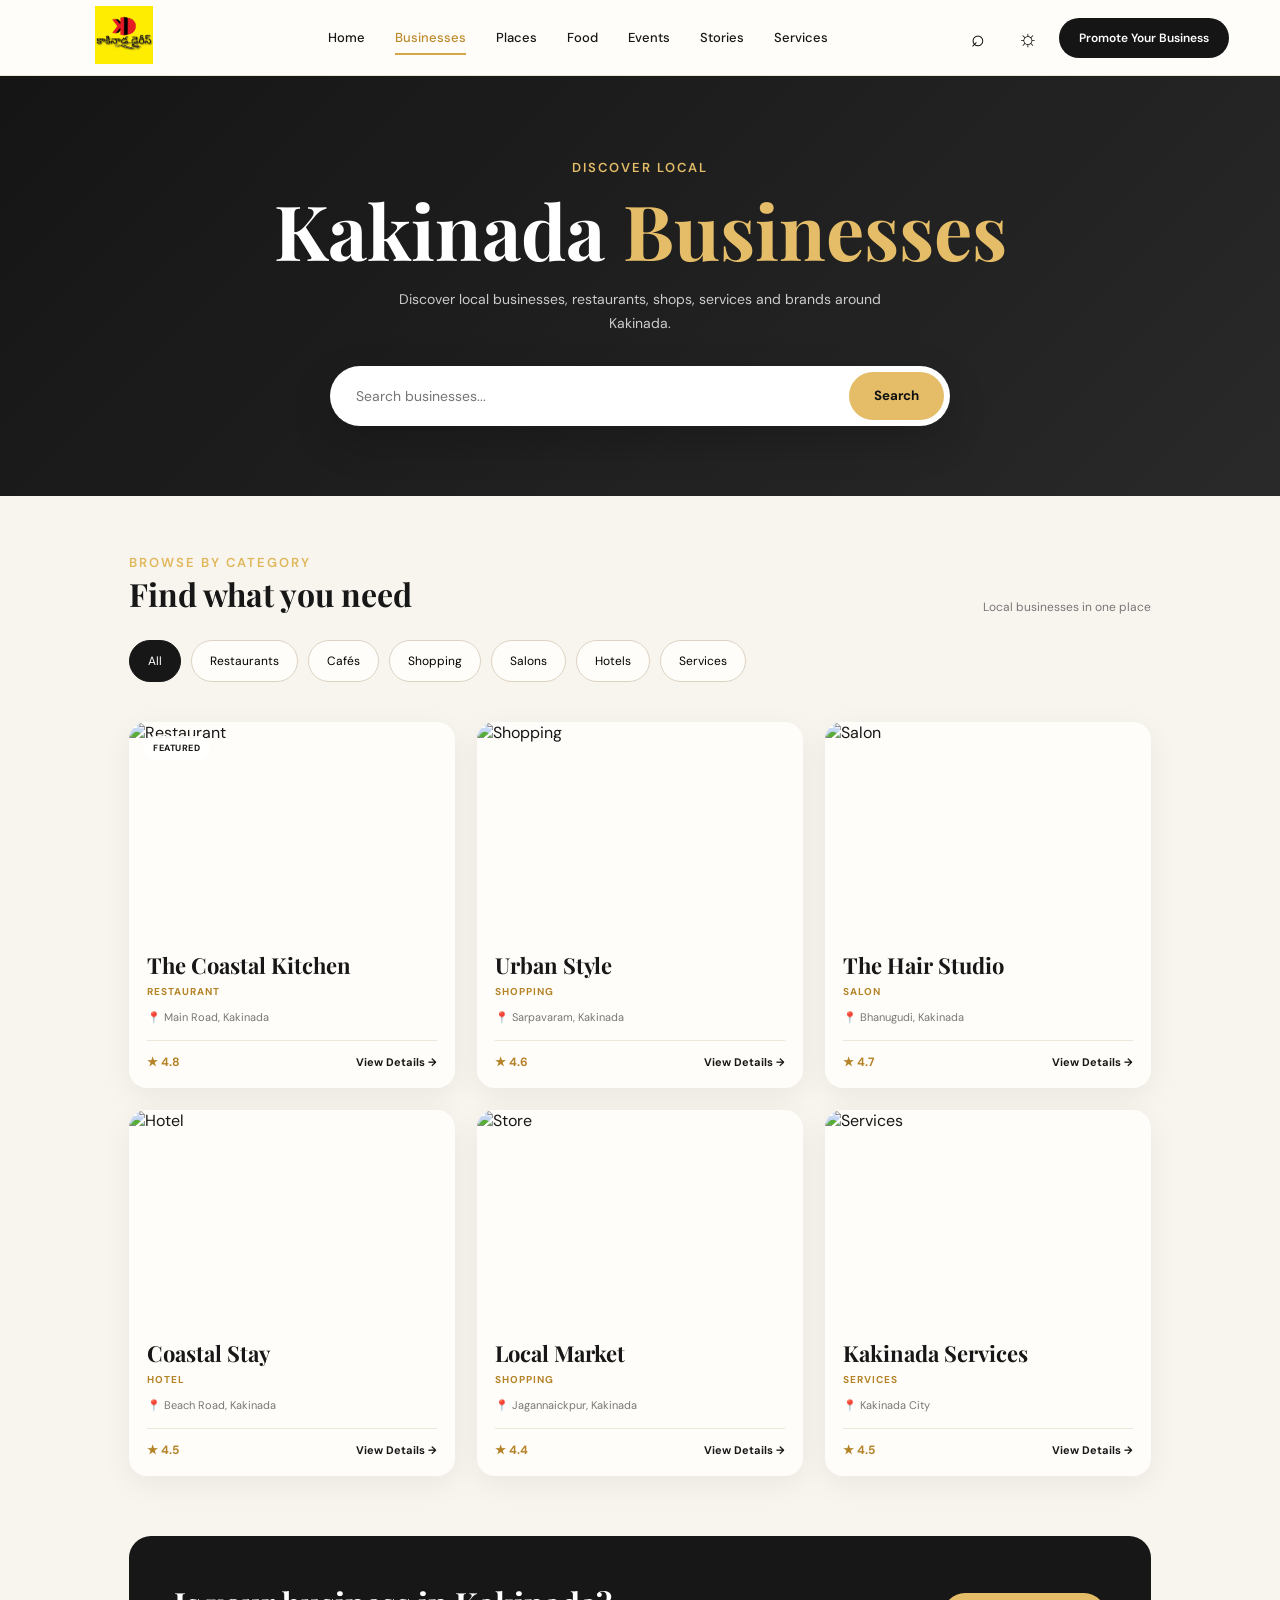
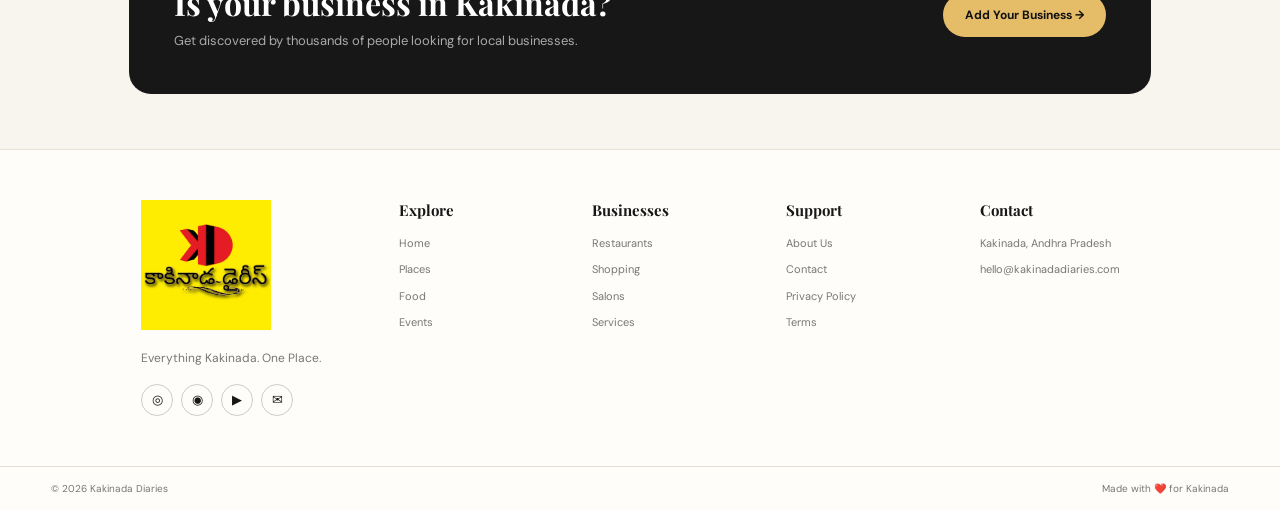
==== businesses.html @ dde09bac "Create businesses.html" ====
<!DOCTYPE html>
<html lang="en">

<head>

    <meta charset="UTF-8">

    <meta name="viewport"
          content="width=device-width, initial-scale=1.0">

    <title>Businesses | Kakinada Diaries</title>

    <meta name="description"
          content="Discover businesses, restaurants, shops, services and local brands in Kakinada.">

    <link rel="stylesheet" href="style.css">

    <style>

        /* ================= BUSINESS PAGE ================= */

        .business-page {
            background: #f8f5ef;
            min-height: 100vh;
        }

        .business-hero {
            background:
                linear-gradient(
                    135deg,
                    #151515,
                    #292929
                );

            color: white;

            padding: 80px 6% 70px;

            text-align: center;
        }

        .business-hero .eyebrow {
            color: #e5bd68;
        }

        .business-hero h1 {
            margin-top: 15px;

            font-family: "Playfair Display", serif;

            font-size: clamp(42px, 7vw, 76px);

            line-height: 1;
        }

        .business-hero h1 span {
            color: #e5bd68;
        }

        .business-hero p {
            margin: 20px auto 30px;

            max-width: 520px;

            color: #ccc;

            font-size: 14px;

            line-height: 1.7;
        }


        /* SEARCH */

        .business-search {
            max-width: 620px;

            margin: auto;

            display: flex;

            background: white;

            border-radius: 50px;

            padding: 6px;

            box-shadow:
                0 15px 40px rgba(0,0,0,.2);
        }

        .business-search input {
            flex: 1;

            border: none;

            outline: none;

            padding: 15px 20px;

            font-family: "DM Sans", sans-serif;

            font-size: 14px;

            border-radius: 50px;
        }

        .business-search button {
            border: none;

            background: #e5bd68;

            color: #111;

            padding: 0 25px;

            border-radius: 50px;

            font-weight: 700;
        }


        /* CATEGORY FILTERS */

        .business-content {
            max-width: 1150px;

            margin: auto;

            padding: 55px 5%;
        }

        .business-section-title {
            display: flex;

            align-items: end;

            justify-content: space-between;

            margin-bottom: 25px;
        }

        .business-section-title h2 {
            font-family: "Playfair Display", serif;

            font-size: 32px;
        }

        .business-section-title p {
            color: #777;

            font-size: 12px;
        }

        .business-categories {
            display: flex;

            gap: 10px;

            overflow-x: auto;

            padding-bottom: 10px;

            scrollbar-width: none;
        }

        .business-categories::-webkit-scrollbar {
            display: none;
        }

        .business-category {
            flex: 0 0 auto;

            border: 1px solid #ddd3c3;

            background: #fffdf9;

            padding: 12px 18px;

            border-radius: 30px;

            font-size: 12px;

            cursor: pointer;

            transition: .3s;
        }

        .business-category:hover,
        .business-category.active {
            background: #171717;

            color: white;

            border-color: #171717;
        }


        /* BUSINESS CARDS */

        .business-grid {
            display: grid;

            grid-template-columns:
                repeat(3, 1fr);

            gap: 22px;

            margin-top: 30px;
        }

        .business-card {
            background: #fffdf9;

            border-radius: 18px;

            overflow: hidden;

            box-shadow:
                0 8px 30px rgba(0,0,0,.06);

            transition: .3s;
        }

        .business-card:hover {
            transform: translateY(-5px);
        }

        .business-image {
            height: 210px;

            position: relative;

            overflow: hidden;
        }

        .business-image img {
            width: 100%;
            height: 100%;

            object-fit: cover;

            transition: .5s;
        }

        .business-card:hover
        .business-image img {
            transform: scale(1.06);
        }

        .business-tag {
            position: absolute;

            top: 14px;
            left: 14px;

            background: rgba(255,255,255,.92);

            color: #171717;

            padding: 6px 10px;

            border-radius: 20px;

            font-size: 9px;

            font-weight: 700;

            letter-spacing: .5px;
        }

        .business-info {
            padding: 18px;
        }

        .business-info h3 {
            font-family: "Playfair Display", serif;

            font-size: 22px;
        }

        .business-category-name {
            margin-top: 5px;

            color: #b48327;

            font-size: 10px;

            font-weight: 700;

            text-transform: uppercase;

            letter-spacing: 1px;
        }

        .business-location {
            margin-top: 12px;

            color: #777;

            font-size: 11px;
        }

        .business-bottom {
            margin-top: 16px;

            padding-top: 13px;

            border-top: 1px solid #eee7dc;

            display: flex;

            align-items: center;

            justify-content: space-between;
        }

        .business-rating {
            color: #b48327;

            font-size: 12px;

            font-weight: 700;
        }

        .business-view {
            font-size: 11px;

            font-weight: 700;
        }


        /* ADD BUSINESS */

        .add-business {
            margin-top: 60px;

            padding: 45px;

            border-radius: 22px;

            background: #171717;

            color: white;

            display: flex;

            align-items: center;

            justify-content: space-between;

            gap: 30px;
        }

        .add-business h2 {
            font-family: "Playfair Display", serif;

            font-size: 32px;
        }

        .add-business p {
            margin-top: 8px;

            color: #aaa;

            font-size: 13px;
        }

        .add-business a {
            flex: 0 0 auto;

            background: #e5bd68;

            color: #111;

            padding: 14px 22px;

            border-radius: 30px;

            font-size: 12px;

            font-weight: 700;
        }


        /* ================= MOBILE ================= */

        @media (max-width: 800px) {

            .business-hero {
                padding: 55px 20px 50px;
            }

            .business-hero h1 {
                font-size: 43px;
            }

            .business-search {
                height: 52px;
            }

            .business-search input {
                min-width: 0;

                padding: 10px 15px;
            }

            .business-search button {
                padding: 0 18px;
            }

            .business-content {
                padding: 40px 15px;
            }

            .business-section-title {
                display: block;
            }

            .business-section-title p {
                margin-top: 5px;
            }

            .business-grid {
                grid-template-columns: repeat(2, 1fr);

                gap: 12px;
            }

            .business-image {
                height: 145px;
            }

            .business-info {
                padding: 12px;
            }

            .business-info h3 {
                font-size: 17px;
            }

            .business-location {
                font-size: 9px;
            }

            .business-bottom {
                margin-top: 12px;

                padding-top: 10px;
            }

            .business-rating {
                font-size: 10px;
            }

            .business-view {
                font-size: 9px;
            }

            .add-business {
                margin-top: 40px;

                padding: 25px;

                display: block;

                text-align: center;
            }

            .add-business h2 {
                font-size: 26px;
            }

            .add-business a {
                display: inline-block;

                margin-top: 20px;
            }

        }

    </style>

</head>


<body>


<!-- ================= HEADER ================= -->

<header class="header">

    <div class="logo-area">

        <a href="index.html">

            <img
                src="logo.jpg"
                alt="Kakinada Diaries">

        </a>

    </div>


    <nav class="desktop-nav">

        <a href="index.html">
            Home
        </a>

        <a href="businesses.html"
           class="active">
            Businesses
        </a>

        <a href="places.html">
            Places
        </a>

        <a href="food.html">
            Food
        </a>

        <a href="events.html">
            Events
        </a>

        <a href="stories.html">
            Stories
        </a>

        <a href="services.html">
            Services
        </a>

    </nav>


    <div class="header-actions">

        <button
            class="icon-btn">
            ⌕
        </button>

        <button
            class="icon-btn">
            ☼
        </button>

        <a
            href="#promote"
            class="promote-btn">

            Promote Your Business

        </a>


        <button
            class="mobile-menu-btn"
            id="menuBtn">

            ☰

        </button>

    </div>

</header>


<!-- ================= MOBILE MENU ================= -->

<div
    class="mobile-menu"
    id="mobileMenu">


    <button
        class="close-menu"
        id="closeMenu">

        ×

    </button>


    <div class="mobile-brand">

        <img
            src="logo.jpg"
            alt="Kakinada Diaries">

        <span>
            EXPLORE | DISCOVER | EXPERIENCE
        </span>

    </div>


    <div class="mobile-menu-title">

        <small>
            Explore
        </small>

        <h2>
            Kakinada
        </h2>

        <div class="title-line"></div>

    </div>


    <nav class="mobile-navigation">

        <a href="index.html">

            <span class="menu-icon">⌂</span>

            <span>Home</span>

            <b>→</b>

        </a>


        <a href="businesses.html">

            <span class="menu-icon">▱</span>

            <span>Businesses</span>

            <b>→</b>

        </a>


        <a href="places.html">

            <span class="menu-icon">⌖</span>

            <span>Places</span>

            <b>→</b>

        </a>


        <a href="food.html">

            <span class="menu-icon">♜</span>

            <span>Food</span>

            <b>→</b>

        </a>


        <a href="events.html">

            <span class="menu-icon">▣</span>

            <span>Events</span>

            <b>→</b>

        </a>


        <a href="stories.html">

            <span class="menu-icon">▤</span>

            <span>Stories</span>

            <b>→</b>

        </a>


        <a href="services.html">

            <span class="menu-icon">⚙</span>

            <span>Services</span>

            <b>→</b>

        </a>

    </nav>


    <a
        href="#promote"
        class="mobile-promote">

        <div class="promote-icon">
            📣
        </div>

        <div class="promote-text">

            <strong>
                Promote Your Business
            </strong>

            <span>
                Get featured and reach
                thousands of Kakinada people.
            </span>

        </div>

        <div class="promote-arrow">
            →
        </div>

    </a>


    <div class="mobile-connect">

        <div class="connect-title">

            <span></span>

            CONNECT WITH US

            <span></span>

        </div>


        <div class="connect-links">

            <a href="#">
                <span>◎</span>
                Instagram
            </a>

            <a href="#">
                <span>◉</span>
                WhatsApp
            </a>

            <a href="#">
                <span>✉</span>
                Email
            </a>

        </div>

    </div>

</div>


<!-- ================= BUSINESS PAGE ================= -->

<main class="business-page">


    <!-- HERO -->

    <section class="business-hero">

        <span class="eyebrow">
            DISCOVER LOCAL
        </span>

        <h1>
            Kakinada
            <span>Businesses</span>
        </h1>

        <p>
            Discover local businesses, restaurants,
            shops, services and brands around Kakinada.
        </p>


        <!-- SEARCH -->

        <div class="business-search">

            <input
                type="text"
                id="businessSearch"
                placeholder="Search businesses...">

            <button>
                Search
            </button>

        </div>

    </section>


    <!-- CONTENT -->

    <section class="business-content">


        <!-- CATEGORIES -->

        <div class="business-section-title">

            <div>

                <span class="eyebrow">
                    BROWSE BY CATEGORY
                </span>

                <h2>
                    Find what you need
                </h2>

            </div>

            <p>
                Local businesses in one place
            </p>

        </div>


        <div class="business-categories">

            <button class="business-category active">
                All
            </button>

            <button class="business-category">
                Restaurants
            </button>

            <button class="business-category">
                Cafés
            </button>

            <button class="business-category">
                Shopping
            </button>

            <button class="business-category">
                Salons
            </button>

            <button class="business-category">
                Hotels
            </button>

            <button class="business-category">
                Services
            </button>

        </div>


        <!-- FEATURED BUSINESSES -->

        <div
            class="business-grid"
            id="businessGrid">


            <!-- BUSINESS 1 -->

            <article class="business-card">

                <div class="business-image">

                    <img
                        src="https://images.unsplash.com/photo-1517248135467-4c7edcad34c4?auto=format&fit=crop&w=900&q=85"
                        alt="Restaurant">

                    <span class="business-tag">
                        FEATURED
                    </span>

                </div>

                <div class="business-info">

                    <h3>
                        The Coastal Kitchen
                    </h3>

                    <div class="business-category-name">
                        Restaurant
                    </div>

                    <div class="business-location">
                        📍 Main Road, Kakinada
                    </div>

                    <div class="business-bottom">

                        <span class="business-rating">
                            ★ 4.8
                        </span>

                        <span class="business-view">
                            View Details →
                        </span>

                    </div>

                </div>

            </article>


            <!-- BUSINESS 2 -->

            <article class="business-card">

                <div class="business-image">

                    <img
                        src="https://images.unsplash.com/photo-1556742049-0cfed4f6a45d?auto=format&fit=crop&w=900&q=85"
                        alt="Shopping">

                </div>

                <div class="business-info">

                    <h3>
                        Urban Style
                    </h3>

                    <div class="business-category-name">
                        Shopping
                    </div>

                    <div class="business-location">
                        📍 Sarpavaram, Kakinada
                    </div>

                    <div class="business-bottom">

                        <span class="business-rating">
                            ★ 4.6
                        </span>

                        <span class="business-view">
                            View Details →
                        </span>

                    </div>

                </div>

            </article>


            <!-- BUSINESS 3 -->

            <article class="business-card">

                <div class="business-image">

                    <img
                        src="https://images.unsplash.com/photo-1521590832167-7bcbfaa6381f?auto=format&fit=crop&w=900&q=85"
                        alt="Salon">

                </div>

                <div class="business-info">

                    <h3>
                        The Hair Studio
                    </h3>

                    <div class="business-category-name">
                        Salon
                    </div>

                    <div class="business-location">
                        📍 Bhanugudi, Kakinada
                    </div>

                    <div class="business-bottom">

                        <span class="business-rating">
                            ★ 4.7
                        </span>

                        <span class="business-view">
                            View Details →
                        </span>

                    </div>

                </div>

            </article>


            <!-- BUSINESS 4 -->

            <article class="business-card">

                <div class="business-image">

                    <img
                        src="https://images.unsplash.com/photo-1566073771259-6a8506099945?auto=format&fit=crop&w=900&q=85"
                        alt="Hotel">

                </div>

                <div class="business-info">

                    <h3>
                        Coastal Stay
                    </h3>

                    <div class="business-category-name">
                        Hotel
                    </div>

                    <div class="business-location">
                        📍 Beach Road, Kakinada
                    </div>

                    <div class="business-bottom">

                        <span class="business-rating">
                            ★ 4.5
                        </span>

                        <span class="business-view">
                            View Details →
                        </span>

                    </div>

                </div>

            </article>


            <!-- BUSINESS 5 -->

            <article class="business-card">

                <div class="business-image">

                    <img
                        src="https://images.unsplash.com/photo-1556740749-887f6717d7e4?auto=format&fit=crop&w=900&q=85"
                        alt="Store">

                </div>

                <div class="business-info">

                    <h3>
                        Local Market
                    </h3>

                    <div class="business-category-name">
                        Shopping
                    </div>

                    <div class="business-location">
                        📍 Jagannaickpur, Kakinada
                    </div>

                    <div class="business-bottom">

                        <span class="business-rating">
                            ★ 4.4
                        </span>

                        <span class="business-view">
                            View Details →
                        </span>

                    </div>

                </div>

            </article>


            <!-- BUSINESS 6 -->

            <article class="business-card">

                <div class="business-image">

                    <img
                        src="https://images.unsplash.com/photo-1450101499163-c8848c66ca85?auto=format&fit=crop&w=900&q=85"
                        alt="Services">

                </div>

                <div class="business-info">

                    <h3>
                        Kakinada Services
                    </h3>

                    <div class="business-category-name">
                        Services
                    </div>

                    <div class="business-location">
                        📍 Kakinada City
                    </div>

                    <div class="business-bottom">

                        <span class="business-rating">
                            ★ 4.5
                        </span>

                        <span class="business-view">
                            View Details →
                        </span>

                    </div>

                </div>

            </article>


        </div>


        <!-- ADD BUSINESS -->

        <div
            class="add-business"
            id="promote">

            <div>

                <h2>
                    Is your business
                    in Kakinada?
                </h2>

                <p>
                    Get discovered by thousands
                    of people looking for local businesses.
                </p>

            </div>

            <a href="#">
                Add Your Business →
            </a>

        </div>


    </section>

</main>


<!-- ================= FOOTER ================= -->

<footer>

    <div class="footer-main">


        <div class="footer-brand">

            <img
                src="logo.jpg"
                alt="Kakinada Diaries">

            <p>
                Everything Kakinada. One Place.
            </p>

            <div class="socials">

                <a href="#">◎</a>
                <a href="#">◉</a>
                <a href="#">▶</a>
                <a href="#">✉</a>

            </div>

        </div>


        <div class="footer-column">

            <h3>
                Explore
            </h3>

            <a href="index.html">
                Home
            </a>

            <a href="places.html">
                Places
            </a>

            <a href="food.html">
                Food
            </a>

            <a href="events.html">
                Events
            </a>

        </div>


        <div class="footer-column">

            <h3>
                Businesses
            </h3>

            <a href="#">
                Restaurants
            </a>

            <a href="#">
                Shopping
            </a>

            <a href="#">
                Salons
            </a>

            <a href="#">
                Services
            </a>

        </div>


        <div class="footer-column">

            <h3>
                Support
            </h3>

            <a href="#">
                About Us
            </a>

            <a href="#">
                Contact
            </a>

            <a href="#">
                Privacy Policy
            </a>

            <a href="#">
                Terms
            </a>

        </div>


        <div class="footer-column">

            <h3>
                Contact
            </h3>

            <p>
                Kakinada, Andhra Pradesh
            </p>

            <p>
                hello@kakinadadiaries.com
            </p>

        </div>


    </div>


    <div class="footer-bottom">

        <span>
            © 2026 Kakinada Diaries
        </span>

        <span>
            Made with ❤️ for Kakinada
        </span>

    </div>

</footer>


<script>

/* ================= MOBILE MENU ================= */

const menuBtn =
    document.getElementById("menuBtn");

const closeMenu =
    document.getElementById("closeMenu");

const mobileMenu =
    document.getElementById("mobileMenu");


if (menuBtn) {

    menuBtn.addEventListener(
        "click",
        () => {

            mobileMenu.classList.add("open");

        }
    );

}


if (closeMenu) {

    closeMenu.addEventListener(
        "click",
        () => {

            mobileMenu.classList.remove("open");

        }
    );

}


document
    .querySelectorAll(".mobile-menu a")
    .forEach(link => {

        link.addEventListener(
            "click",
            () => {

                mobileMenu.classList.remove("open");

            }
        );

    });


/* ================= SEARCH ================= */

const searchInput =
    document.getElementById("businessSearch");

const businessCards =
    document.querySelectorAll(".business-card");


if (searchInput) {

    searchInput.addEventListener(
        "input",
        () => {

            const search =
                searchInput.value
                    .toLowerCase()
                    .trim();


            businessCards.forEach(card => {

                const text =
                    card.innerText.toLowerCase();


                if (
                    text.includes(search)
                    ||
                    search === ""
                ) {

                    card.style.display =
                        "";

                } else {

                    card.style.display =
                        "none";

                }

            });

        }
    );

}


/* ================= CATEGORY BUTTONS ================= */

const categoryButtons =
    document.querySelectorAll(
        ".business-category"
    );


categoryButtons.forEach(button => {

    button.addEventListener(
        "click",
        () => {

            categoryButtons.forEach(btn => {

                btn.classList.remove(
                    "active"
                );

            });

            button.classList.add(
                "active"
            );


            const category =
                button.innerText
                    .toLowerCase();


            businessCards.forEach(card => {

                if (
                    category === "all"
                    ||
                    card.innerText
                        .toLowerCase()
                        .includes(category)
                ) {

                    card.style.display =
                        "";

                } else {

                    card.style.display =
                        "none";

                }

            });

        }
    );

});

</script>


</body>

</html>
---- style.css ----
@import url('https://fonts.googleapis.com/css2?family=DM+Sans:wght@400;500;600;700&family=Playfair+Display:wght@500;600;700&display=swap');

* {
    margin: 0;
    padding: 0;
    box-sizing: border-box;
}

html {
    scroll-behavior: smooth;
}

body {
    font-family: "DM Sans", sans-serif;
    background: #f8f5ef;
    color: #171717;
}

a {
    text-decoration: none;
    color: inherit;
}

button {
    font-family: inherit;
    cursor: pointer;
}


/* ================= HEADER ================= */

.header {
    height: 76px;

    padding: 0 4%;

    display: flex;
    align-items: center;
    justify-content: space-between;

    background: #fffdf9;

    border-bottom: 1px solid #eee7dc;

    position: sticky;
    top: 0;

    z-index: 100;
}

.logo-area img {
    width: 145px;
    height: 58px;

    object-fit: contain;

    border-radius: 5px;
}

.desktop-nav {
    display: flex;
    align-items: center;
    gap: 30px;
}

.desktop-nav a {
    font-size: 13px;
    font-weight: 500;

    position: relative;

    padding: 29px 0;
}

.desktop-nav a.active {
    color: #bd8a2c;
}

.desktop-nav a.active::after {
    content: "";

    position: absolute;

    left: 0;
    right: 0;
    bottom: 20px;

    height: 2px;

    background: #d4a646;
}

.header-actions {
    display: flex;
    align-items: center;
    gap: 12px;
}

.icon-btn {
    width: 38px;
    height: 38px;

    border: none;

    background: transparent;

    font-size: 23px;
}

.promote-btn {
    padding: 12px 20px;

    border-radius: 30px;

    background: #151515;

    color: white;

    font-size: 12px;
    font-weight: 600;
}

.mobile-menu-btn {
    display: none;

    border: none;

    background: #171717;
    color: white;

    width: 42px;
    height: 42px;

    border-radius: 50%;

    font-size: 20px;
}


/* ================= PREMIUM MOBILE MENU ================= */

.mobile-menu {
    display: none;

    position: fixed;
    inset: 0;

    z-index: 9999;

    background: #f8f5ee;

    flex-direction: column;

    padding: 28px 22px 35px;

    overflow-y: auto;

    color: #111;
}

.mobile-menu.open {
    display: flex;
}


/* CLOSE BUTTON */

.close-menu {
    position: absolute;

    top: 22px;
    right: 22px;

    width: 52px;
    height: 52px;

    border: none;
    border-radius: 50%;

    background: #111;

    color: #e7b94d;

    font-size: 32px;
    font-weight: 300;

    display: flex;
    align-items: center;
    justify-content: center;

    z-index: 10;
}


/* BRAND */

.mobile-brand {
    margin-top: 15px;

    display: flex;
    flex-direction: column;
    align-items: flex-start;
}

.mobile-brand img {
    width: 180px;
    height: auto;

    object-fit: contain;

    margin-bottom: 5px;
}

.mobile-brand span {
    margin-left: 8px;

    font-family: "DM Sans", sans-serif;

    font-size: 9px;

    letter-spacing: 2px;

    color: #9b6b20;
}


/* TITLE */

.mobile-menu-title {
    margin-top: 38px;
    margin-bottom: 22px;
}

.mobile-menu-title small {
    display: block;

    font-family: cursive;

    font-size: 38px;

    line-height: .8;

    color: #c9942e;
}

.mobile-menu-title h2 {
    margin: 0;

    font-family: "Playfair Display", serif;

    font-size: 58px;

    line-height: 1;

    color: #111;
}

.title-line {
    width: 135px;

    height: 3px;

    margin-top: 13px;

    background: #c9942e;

    border-radius: 10px;
}


/* NAVIGATION */

.mobile-navigation {
    width: 100%;
}

.mobile-navigation a {
    display: grid;

    grid-template-columns: 58px 1fr 30px;

    align-items: center;

    width: 100%;

    min-height: 68px;

    box-sizing: border-box;

    border-bottom: 1px solid #dfd2b9;

    text-decoration: none;

    color: #111;

    font-family: "Playfair Display", serif;

    font-size: 23px;

    font-weight: 600;

    transition: .25s ease;
}

.mobile-navigation a:first-child {
    border-top: 1px solid #dfd2b9;
}

.mobile-navigation a:hover {
    color: #c9942e;

    padding-left: 8px;
}

.menu-icon {
    font-family: sans-serif;

    font-size: 30px;

    font-weight: 400;

    color: #111;

    text-align: left;
}

.mobile-navigation b {
    font-family: sans-serif;

    font-size: 27px;

    font-weight: 400;

    color: #c9942e;

    text-align: right;
}


/* PROMOTE CARD */

.mobile-promote {
    display: grid;

    grid-template-columns: 65px 1fr 50px;

    align-items: center;

    gap: 15px;

    margin-top: 28px;

    padding: 18px;

    border: 1px solid #dcb66b;

    border-radius: 18px;

    background: #fffaf0;

    text-decoration: none;

    color: #111 !important;

    box-sizing: border-box;
}

.promote-icon {
    width: 58px;
    height: 58px;

    display: flex;
    align-items: center;
    justify-content: center;

    border-radius: 50%;

    background: #f7e4b6;

    font-size: 27px;
}

.promote-text {
    display: flex;
    flex-direction: column;

    gap: 5px;
}

.promote-text strong {
    font-family: "Playfair Display", serif;

    font-size: 18px;

    line-height: 1.2;
}

.promote-text span {
    font-family: "DM Sans", sans-serif;

    font-size: 12px;

    line-height: 1.5;

    color: #666;
}

.promote-arrow {
    width: 48px;
    height: 48px;

    display: flex;
    align-items: center;
    justify-content: center;

    border-radius: 50%;

    background: #e3b34d;

    color: #111;

    font-size: 25px;
}


/* CONNECT */

.mobile-connect {
    margin-top: 35px;

    padding-bottom: 15px;
}

.connect-title {
    display: flex;

    align-items: center;

    gap: 12px;

    justify-content: center;

    font-family: "DM Sans", sans-serif;

    font-size: 11px;

    letter-spacing: 3px;

    color: #76511d;

    margin-bottom: 20px;
}

.connect-title span {
    flex: 1;

    height: 1px;

    background: #dcb66b;
}

.connect-links {
    display: flex;

    justify-content: space-around;

    gap: 8px;
}

.connect-links a {
    display: flex;

    align-items: center;

    gap: 7px;

    color: #111;

    text-decoration: none;

    font-family: "DM Sans", sans-serif;

    font-size: 13px;
}

.connect-links a span {
    font-size: 25px;
}

.mobile-menu {
    padding: 14px 16px 22px;
}

.close-menu {
    width: 36px;
    height: 36px;
    top: 14px;
    right: 14px;
    font-size: 20px;
}

.mobile-brand img {
    width: 100px;
    margin-bottom: 2px;
}

.mobile-brand span {
    font-size: 6px;
    letter-spacing: 1px;
    margin-left: 3px;
}

.mobile-menu-title {
    margin-top: 22px;
    margin-bottom: 12px;
}

.mobile-menu-title small {
    font-size: 22px;
}

.mobile-menu-title h2 {
    font-size: 32px;
}

.title-line {
    width: 80px;
    height: 2px;
    margin-top: 6px;
}

.mobile-navigation a {
    min-height: 44px;
    grid-template-columns: 40px 1fr 20px;
    font-size: 15px;
}

.menu-icon {
    font-size: 20px;
}

.mobile-navigation b {
    font-size: 18px;
}

.mobile-promote {
    grid-template-columns: 40px 1fr 34px;
    gap: 6px;
    margin-top: 16px;
    padding: 10px 12px;
    border-radius: 12px;
}

.promote-icon {
    width: 36px;
    height: 36px;
    font-size: 18px;
}

.promote-text strong {
    font-size: 13px;
}

.promote-text span {
    font-size: 9px;
}

.promote-arrow {
    width: 32px;
    height: 32px;
    font-size: 18px;
}

.mobile-connect {
    margin-top: 20px;
}

.connect-title {
    font-size: 8px;
    letter-spacing: 1.5px;
    margin-bottom: 10px;
}

.connect-links a {
    font-size: 10px;
}

.connect-links a span {
    font-size: 18px;
}


/* ================= DESTINATION HERO ================= */

.destination-hero {
    position: relative;

    min-height: 550px;

    padding: 55px 4% 25px;

    background:
        radial-gradient(
            circle at 50% 20%,
            #282828,
            #111 65%
        );

    color: white;

    overflow: hidden;
}

.hero-decoration {
    position: absolute;

    right: -100px;
    top: 20px;

    width: 350px;
    height: 500px;

    border: 1px solid rgba(211,166,70,.15);

    border-radius: 50%;

    transform: rotate(25deg);
}

.hero-heading {
    position: relative;

    z-index: 5;

    text-align: center;
}

.eyebrow {
    color: #e1b75b;

    font-size: 13px;

    letter-spacing: 2px;

    font-weight: 600;
}

.hero-heading h1 {
    margin-top: 10px;

    font-family: "Playfair Display", serif;

    font-size: clamp(38px, 4vw, 52px);

    font-weight: 600;
}

.hero-heading p {
    margin-top: 6px;

    color: #ddd;

    font-family: "Playfair Display", serif;

    font-size: 15px;
}


/* ================= CAROUSEL ================= */

.carousel-wrapper {
    position: relative;

    max-width: 1100px;

    margin: 18px auto 0;

    height: 365px;

    display: flex;

    align-items: center;
}

.destination-carousel {
    width: 100%;

    height: 100%;

    position: relative;

    overflow: hidden;
}

.destination-card {
    position: absolute;

    width: 55%;

    height: 365px;

    left: 50%;

    top: 0;

    transform: translateX(-50%) scale(.72);

    opacity: .45;

    border-radius: 22px;

    overflow: hidden;

    border: 1px solid rgba(255,255,255,.2);

    transition:
        transform .55s ease,
        left .55s ease,
        opacity .55s ease,
        filter .55s ease;

    filter: brightness(.6);

    background: #222;
}

.destination-card img {
    width: 100%;
    height: 100%;

    object-fit: cover;
}

.card-overlay {
    position: absolute;

    inset: 0;

    background:
        linear-gradient(
            transparent 35%,
            rgba(0,0,0,.85)
        );
}

.destination-number {
    position: absolute;

    top: 22px;
    left: 22px;

    padding: 8px 12px;

    background: rgba(255,255,255,.85);

    color: #222;

    border-radius: 7px;

    font-size: 12px;
}

.destination-info {
    position: absolute;

    left: 28px;
    right: 28px;
    bottom: 25px;
}

.destination-info h2 {
    font-family: "Playfair Display", serif;

    font-size: 30px;
}

.destination-info p {
    margin-top: 5px;

    font-size: 13px;

    color: #eee;

    max-width: 350px;
}

.destination-info button {
    margin-top: 14px;

    border: none;

    background: #e5bd68;

    padding: 10px 16px;

    border-radius: 25px;

    font-weight: 600;

    font-size: 12px;
}

.destination-info button span {
    margin-left: 12px;

    font-size: 16px;
}


/* ACTIVE CENTER */

.destination-card.active {
    left: 50%;

    transform: translateX(-50%) scale(1);

    opacity: 1;

    z-index: 5;

    filter: brightness(1);

    border-color: rgba(229,189,104,.7);
}


/* LEFT CARD */

.destination-card.left-card {
    left: 15%;

    transform: translateX(-50%) scale(.72);

    opacity: .65;

    z-index: 3;
}


/* RIGHT CARD */

.destination-card.right-card {
    left: 85%;

    transform: translateX(-50%) scale(.72);

    opacity: .65;

    z-index: 3;
}


/* HIDDEN */

.destination-card.hidden-card {
    opacity: 0;

    pointer-events: none;

    z-index: 1;
}


/* ARROWS */

.carousel-arrow {
    position: absolute;

    z-index: 20;

    width: 44px;
    height: 44px;

    border-radius: 50%;

    border: 1px solid rgba(255,255,255,.6);

    background: rgba(0,0,0,.25);

    color: white;

    font-size: 20px;

    backdrop-filter: blur(5px);
}

.carousel-arrow:hover {
    background: #e5bd68;

    color: #111;
}

.carousel-arrow.left {
    left: -25px;
}

.carousel-arrow.right {
    right: -25px;
}


/* DOTS */

.carousel-dots {
    display: flex;

    justify-content: center;

    gap: 8px;

    margin-top: 4px;
}

.carousel-dot {
    width: 7px;
    height: 7px;

    border-radius: 50%;

    background: #777;

    transition: .3s;
}

.carousel-dot.active {
    width: 9px;
    height: 9px;

    background: #e5bd68;
}


/* ================= CATEGORIES ================= */

.categories {
    padding: 24px 4% 35px;
    background: #f8f5ef;
}

.category-grid {
    max-width: 1100px;
    margin: auto;

    display: grid;
    grid-template-columns: repeat(6, 1fr);

    background: #fffdf9;

    border-radius: 20px;

    box-shadow: 0 10px 35px rgba(0,0,0,.06);

    overflow: hidden;
}

.category-item {
    min-height: 145px;

    display: flex;
    flex-direction: column;
    align-items: center;
    justify-content: center;

    text-align: center;

    padding: 20px 8px;

    border-right: 1px solid #eee8de;

    transition:
        background .3s ease,
        transform .3s ease;
}

.category-item:last-child {
    border-right: none;
}

.category-item:hover {
    background: #faf3e5;
    transform: translateY(-3px);
}

.category-icon {
    width: 54px;
    height: 54px;

    display: flex;
    align-items: center;
    justify-content: center;

    border-radius: 16px;

    background: #fbf2df;

    font-size: 24px;

    margin-bottom: 12px;
}

.category-item h3 {
    font-family: "Playfair Display", serif;

    font-size: 16px;

    font-weight: 600;
}

.category-item p {
    margin-top: 5px;

    font-size: 10px;

    color: #777;

    line-height: 1.3;
}


/* ================= CATEGORY MOBILE ================= */

@media (max-width: 800px) {

    .categories {
        padding: 16px 15px 30px;
    }

    .category-grid {

        display: grid;

        grid-template-columns: repeat(3, 1fr);

        border-radius: 18px;

        overflow: hidden;
    }

    .category-item {

        min-height: 135px;

        padding: 18px 5px;

        border-right: 1px solid #eee8de;
        border-bottom: 1px solid #eee8de;
    }

    .category-item:nth-child(3),
    .category-item:nth-child(6) {
        border-right: none;
    }

    .category-item:nth-child(4),
    .category-item:nth-child(5),
    .category-item:nth-child(6) {
        border-bottom: none;
    }

    .category-icon {

        width: 48px;
        height: 48px;

        border-radius: 15px;

        font-size: 21px;

        margin-bottom: 9px;
    }

    .category-item h3 {
        font-size: 15px;
    }

    .category-item p {
        font-size: 9px;
    }

}


/* ================= GENERAL SECTION ================= */

.section {
    padding: 60px 4%;
}

.section-top {
    max-width: 1100px;

    margin: auto;

    display: flex;

    align-items: end;

    justify-content: space-between;

    margin-bottom: 25px;
}

.section-label {
    font-size: 12px;

    font-weight: 700;

    letter-spacing: 1px;
}

.section-top h2 {
    margin-top: 8px;

    font-family: "Playfair Display", serif;

    font-size: 30px;
}

.view-all {
    border: 1px solid #cbb98f;

    padding: 10px 18px;

    border-radius: 25px;

    font-size: 12px;
}


/* ================= TRENDING ================= */

.trending-grid {
    max-width: 1100px;

    margin: auto;

    display: grid;

    grid-template-columns: repeat(4, 1fr);

    gap: 18px;
}

.trend-card {
    background: #fffdf9;

    border-radius: 14px;

    overflow: hidden;

    box-shadow: 0 5px 20px rgba(0,0,0,.05);

    transition: .3s;
}

.trend-card:hover {
    transform: translateY(-5px);
}

.trend-card img {
    width: 100%;

    height: 155px;

    object-fit: cover;
}

.trend-content {
    padding: 14px;
}

.tag {
    display: inline-block;

    padding: 4px 8px;

    border-radius: 10px;

    font-size: 9px;

    font-weight: 700;
}

.food-tag {
    background: #fff0e5;
    color: #d56c27;
}

.event-tag {
    background: #ffe5ec;
    color: #d73764;
}

.place-tag {
    background: #e7f0ff;
    color: #3981d0;
}

.business-tag {
    background: #e5f4e8;
    color: #39834c;
}

.trend-content h3 {
    margin-top: 9px;

    font-family: "Playfair Display", serif;

    font-size: 17px;

    line-height: 1.2;
}

.trend-bottom {
    margin-top: 20px;

    display: flex;

    align-items: center;

    justify-content: space-between;

    color: #777;

    font-size: 11px;
}

.trend-bottom span {
    width: 30px;
    height: 30px;

    border-radius: 50%;

    display: flex;

    align-items: center;
    justify-content: center;

    border: 1px solid #ddd;

    color: #111;
}


/* ================= PROMOTE ================= */

.promote-section {
    max-width: 1100px;

    margin: 20px auto 60px;

    border-radius: 20px;

    background: #151515;

    color: white;

    display: grid;

    grid-template-columns: 1.1fr 1fr;

    gap: 40px;

    padding: 40px;
}

.promote-intro > span {
    color: #d8ac4f;

    font-size: 11px;

    letter-spacing: 1px;

    font-weight: 700;
}

.promote-intro h2 {
    margin-top: 12px;

    font-family: "Playfair Display", serif;

    font-size: 34px;

    font-weight: 500;
}

.promote-intro strong {
    color: #e5bd68;
}

.promote-intro p {
    margin-top: 12px;

    color: #bbb;

    max-width: 420px;

    font-size: 13px;

    line-height: 1.6;
}

.gold-button {
    display: inline-flex;

    gap: 20px;

    align-items: center;

    margin-top: 18px;

    background: #e5bd68;

    color: #171717;

    padding: 11px 18px;

    border-radius: 22px;

    font-size: 11px;

    font-weight: 700;
}

.promote-stats {
    display: grid;

    grid-template-columns: repeat(2, 1fr);

    gap: 15px;
}

.promote-stats div {
    display: flex;

    flex-direction: column;

    justify-content: center;

    align-items: center;

    border-left: 1px solid #333;
}

.promote-stats strong {
    color: #e5bd68;

    font-size: 25px;

    font-family: "Playfair Display", serif;
}

.promote-stats span {
    margin-top: 5px;

    color: #aaa;

    font-size: 10px;
}


/* ================= FOOTER ================= */

footer {
    background: #fffdf9;

    border-top: 1px solid #e8e1d6;
}

.footer-main {
    max-width: 1100px;

    margin: auto;

    padding: 50px 4%;

    display: grid;

    grid-template-columns: 1.4fr repeat(4, 1fr);

    gap: 35px;
}

.footer-brand img {
    width: 130px;
}

.footer-brand p {
    margin-top: 15px;

    font-size: 12px;

    color: #777;
}

.socials {
    display: flex;

    gap: 8px;

    margin-top: 18px;
}

.socials a {
    width: 32px;
    height: 32px;

    border: 1px solid #ccc;

    border-radius: 50%;

    display: flex;

    align-items: center;
    justify-content: center;

    font-size: 13px;
}

.footer-column {
    display: flex;

    flex-direction: column;

    gap: 10px;
}

.footer-column h3 {
    margin-bottom: 5px;

    font-family: "Playfair Display", serif;

    font-size: 15px;
}

.footer-column a,
.footer-column p {
    color: #777;

    font-size: 11px;

    line-height: 1.5;
}

.footer-bottom {
    border-top: 1px solid #e5dfd5;

    padding: 15px 4%;

    display: flex;

    justify-content: space-between;

    color: #777;

    font-size: 10px;
}


/* ================= MOBILE ================= */

@media (max-width: 800px) {

    .header {
        height: 68px;

        padding: 0 15px;
    }

    .logo-area img {
        width: 125px;
        height: 52px;
    }

    .desktop-nav,
    .header-actions .icon-btn,
    .header-actions .promote-btn {
        display: none;
    }

    .mobile-menu-btn {
        display: block;
    }


    /* HERO */

    .destination-hero {
        min-height: 0px;

        padding: 38px 0 35px;
    }

    .hero-heading {
        padding: 0 20px;
    }

    .hero-heading h1 {
        font-size: 34px;

        line-height: 1.05;
    }

    .hero-heading p {
    font-size: 13px;
    margin-bottom: 0;
    }

    .carousel-wrapper {
        height: 325px;

        margin-top: 0px;
    }

    .destination-card {
        width: 68%;

        height: 300px;
    }

    .destination-card.left-card {
        left: 12%;

        transform: translateX(-50%) scale(.72);

        opacity: .4;
    }

    .destination-card.right-card {
        left: 88%;

        transform: translateX(-50%) scale(.72);

        opacity: .4;
    }

    .destination-card.active {
        left: 50%;

        transform: translateX(-50%) scale(1);
    }

    .destination-info {
        left: 20px;
        right: 20px;
        bottom: 20px;
    }

    .destination-info h2 {
        font-size: 25px;
    }

    .destination-info p {
        font-size: 12px;
    }

    .carousel-arrow {
        width: 38px;
        height: 38px;
    }

    .carousel-arrow.left {
        left: 8px;
    }

    .carousel-arrow.right {
        right: 8px;
    }


    /* CATEGORIES */

    .categories {
        padding: 15px;
    }

    .category-grid {
        grid-template-columns: repeat(3, 1fr);

        border-radius: 15px;
    }

    .category-item {
        padding: 17px 5px;

        border-bottom: 1px solid #eee8de;
    }

    .category-item:nth-child(3),
    .category-item:nth-child(6) {
        border-right: none;
    }

    .category-icon {
        width: 43px;
        height: 43px;

        font-size: 20px;
    }


    /* TRENDING */

    .section {
        padding: 45px 15px;
    }

    .section-top {
        align-items: center;
    }

    .section-top h2 {
        font-size: 26px;
    }

    .view-all {
        padding: 8px 13px;
    }

    .trending-grid {
        grid-template-columns: repeat(2, 1fr);

        gap: 12px;
    }

    .trend-card img {
        height: 120px;
    }

    .trend-content {
        padding: 11px;
    }

    .trend-content h3 {
        font-size: 15px;
    }


    /* PROMOTE */

    .promote-section {
        margin: 10px 15px 40px;

        grid-template-columns: 1fr;

        padding: 30px 22px;

        gap: 30px;
    }

    .promote-intro h2 {
        font-size: 28px;
    }

    .promote-stats {
        grid-template-columns: repeat(2, 1fr);
    }

    .promote-stats div {
        border-left: none;

        border-top: 1px solid #333;

        padding-top: 15px;
    }


    /* FOOTER */

    .footer-main {
        grid-template-columns: repeat(2, 1fr);

        gap: 30px;

        padding: 40px 20px;
    }

    .footer-brand {
        grid-column: 1 / -1;
    }

    .footer-bottom {
        flex-direction: column;

        gap: 8px;

        text-align: center;
    }

  }
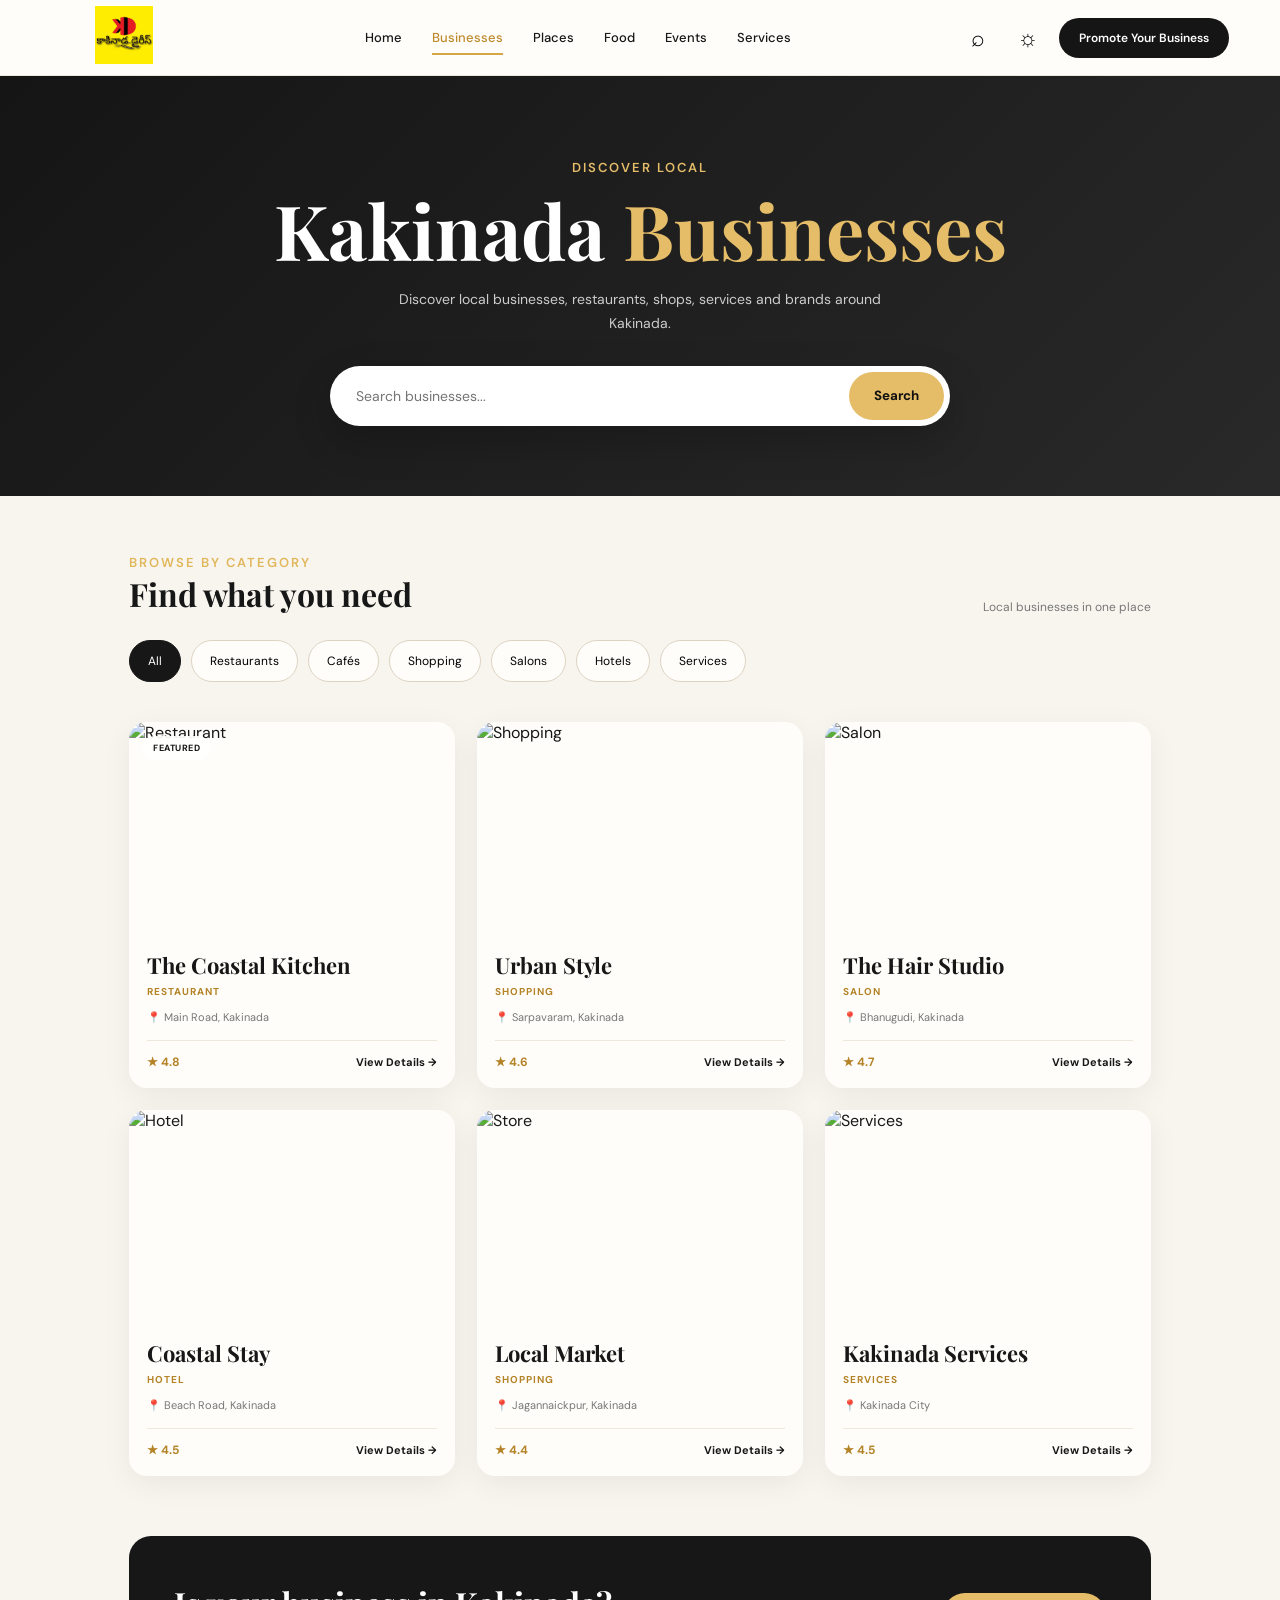
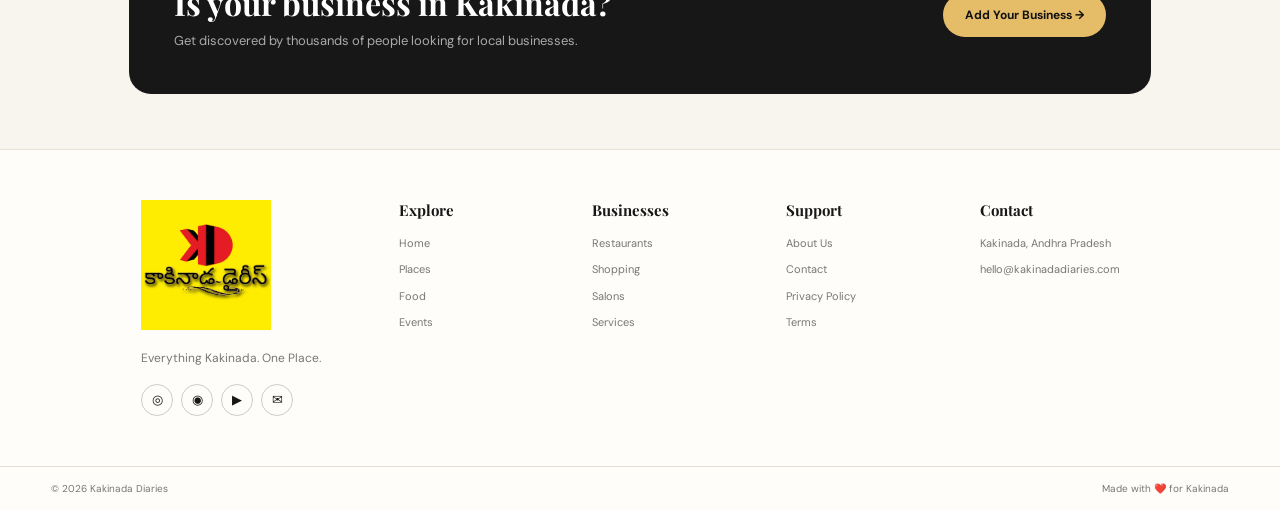
==== commit 884acc01: "Update businesses.html" ====
--- a/businesses.html
+++ b/businesses.html
@@ -506,34 +506,29 @@
 
     <nav class="desktop-nav">
 
-        <a href="index.html">
-            Home
-        </a>
-
-        <a href="businesses.html"
-           class="active">
-            Businesses
-        </a>
-
-        <a href="places.html">
-            Places
-        </a>
-
-        <a href="food.html">
-            Food
-        </a>
-
-        <a href="events.html">
-            Events
-        </a>
-
-        <a href="stories.html">
-            Stories
-        </a>
-
-        <a href="services.html">
-            Services
-        </a>
+    <a href="index.html">
+        Home
+    </a>
+
+    <a href="businesses.html" class="active">
+        Businesses
+    </a>
+
+    <a href="places.html">
+        Places
+    </a>
+
+    <a href="food.html">
+        Food
+    </a>
+
+    <a href="events.html">
+        Events
+    </a>
+
+    <a href="services.html">
+        Services
+    </a>
 
     </nav>
 
@@ -672,16 +667,6 @@
 
         </a>
 
-
-        <a href="stories.html">
-
-            <span class="menu-icon">▤</span>
-
-            <span>Stories</span>
-
-            <b>→</b>
-
-        </a>
 
 
         <a href="services.html">
